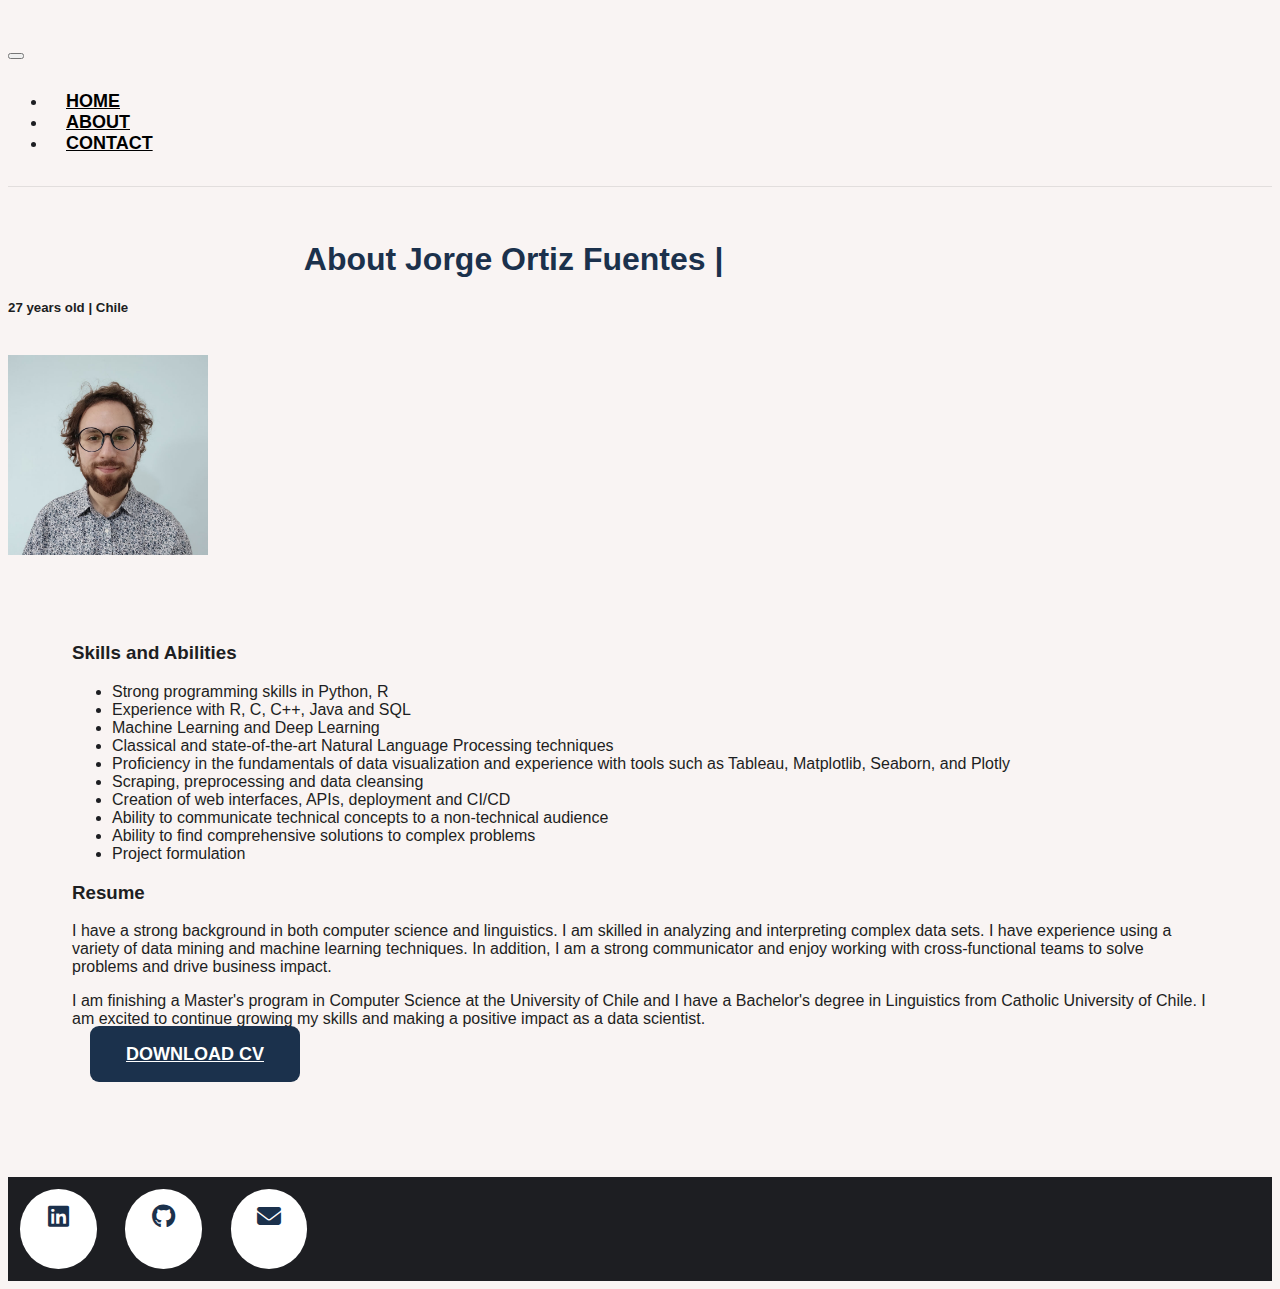
==== about.html @ b669d1e2 "first commit" ====
<!doctype html>
<html lang="en">

<!-- Welcome to my html code, it's not the best, but it's honest work haha -->

<head>
  <meta charset="utf-8">


  <meta name="viewport" content="width=device-width, initial-scale=1">

  <link href="https://cdn.jsdelivr.net/npm/bootstrap@5.3.0-alpha1/dist/css/bootstrap.min.css" rel="stylesheet"
    integrity="sha384-GLhlTQ8iRABdZLl6O3oVMWSktQOp6b7In1Zl3/Jr59b6EGGoI1aFkw7cmDA6j6gD" crossorigin="anonymous">
  <script src="https://cdn.jsdelivr.net/npm/bootstrap@5.3.0-alpha1/dist/js/bootstrap.bundle.min.js"
    integrity="sha384-w76AqPfDkMBDXo30jS1Sgez6pr3x5MlQ1ZAGC+nuZB+EYdgRZgiwxhTBTkF7CXvN"
    crossorigin="anonymous"></script>

  <!-- Custom CSS -->
  <link rel="stylesheet" href="css/style.css">
  <!-- Icons -->
  <link rel="stylesheet" href="https://cdnjs.cloudflare.com/ajax/libs/font-awesome/6.2.1/css/all.min.css">

  <title>
    Jorge Ortiz Fuentes
  </title>
</head>

<body>

  <!-- Menu -->
  <nav class="navbar navbar-expand-sm navbar-light bg-light sticky-top">
    <div class="container-fluid text-center d-flex justify-content-center">
      <button class="navbar-toggler" type="button" data-bs-toggle="collapse" data-bs-target="#collapsibleNavbar">
        <span class="navbar-toggler-icon"></span>
      </button>
      <div class="collapse navbar-collapse justify-content-center" id="collapsibleNavbar">
        <ul class="navbar-nav">
          <li class="nav-item">
            <a class="nav-link" href="index.html">Home</a>
          </li>
          <li class="nav-item">
            <a class="nav-link" href="about.html">About</a>
          </li>
          <li class="nav-item">
            <a class="nav-link" href="contact.html">Contact</a>
          </li>
        </ul>
      </div>
    </div>
  </nav>


  <!-- Content -->
  <div class="container custom-section">
    <h1 class="text-uppercase font-weight-bold text-center medium-h1-title" data-text="About Jorge Ortiz Fuentes ">About
      Jorge Ortiz Fuentes</h1>
    <script src="js/blinking_bar.js"></script>

    <h5 class="text-uppercase font-weight-bold text-center"><b>27 years old</b> | <b>Chile</b> </h4>
      </br>
      <img src="images/jorge-ortiz-fuentes.jpg" alt="Jorge Ortiz" class="mx-auto d-block rounded-circle" width="200"
        height="200">
  </div>

  <div class="row justify-content-center">
    <!-- Force next columns to break to new line at md breakpoint and up -->
    <div class="w-100 d-none d-md-block"></div>
    <div class="col-lg-4 ">
      <h3 class="text-uppercase font-weight-bold my-3 text-center">Skills and Abilities</h3>
      <ul>
        <li>Strong programming skills in Python, R</li>
        <li>Experience with R, C, C++, Java and SQL</li>
        <li>Machine Learning and Deep Learning</li>
        <li>Classical and state-of-the-art Natural Language Processing techniques</li>
        <li>Proficiency in the fundamentals of data visualization and experience with tools such as Tableau, Matplotlib,
          Seaborn, and Plotly</li>
        <li>Scraping, preprocessing and data cleansing</li>
        <li>Creation of web interfaces, APIs, deployment and CI/CD</li>
        <li>Ability to communicate technical concepts to a non-technical audience</li>
        <li>Ability to find comprehensive solutions to complex problems</li>
        <li>Project formulation</li>
      </ul>
    </div>
    <div class="col-lg-4">
      <h3 class="text-uppercase font-weight-bold my-3 text-center">Resume</h3>

      <p class="font-weight-bold">I have a strong background in both computer science and linguistics. I am skilled in
        analyzing and interpreting complex data sets. I have experience using a variety of data mining and machine
        learning techniques. In addition, I am a strong communicator and enjoy working with cross-functional teams to
        solve problems and drive business impact.</p>
      <p>I am finishing a Master's program in Computer Science at the University of Chile and I have a Bachelor's degree
        in Linguistics from Catholic University of Chile. I am excited to continue growing my skills and making a
        positive impact as a data scientist.</p>
      <div class="text-center">
        <a href="https://docs.google.com/document/d/1mHUN1ULKktV1vu5GrwZXsCt8BaV3PALLhrzK14OpiLE/edit?usp=sharing"
          class="btn btn-primary text-center" target="_blank">Download CV</a>
      </div>
    </div>
  </div>



  <!-- Footer -->
  <footer>
    <div class="container text-center py-5">
      <a href="https://www.linkedin.com/in/jorgeortizfuentes/"><i class="fab fa-linkedin"></i></a>
      <a href="https://github.com/jorgeortizfuentes"><i class="fab fa-github"></i></a>
      <a href="mailto:jorge@ortizfuentes.com"><i class="fas fa-envelope"></i></a>
    </div>
  </footer>


  <!-- Optional JavaScript -->
  <!-- jQuery first, then Popper.js, then Bootstrap JS -->
  <script src="https://code.jquery.com/jquery-3.5.1.slim.min.js"
    integrity="sha384-DfXdz2htPH0lsSSs5nCTpuj/zy4C+OGpamoFVy38MVBnE+IbbVYUew+OrCXaRkfj"
    crossorigin="anonymous"></script>
  <script src="https://cdn.jsdelivr.net/npm/@popperjs/core@2.16.6/dist/umd/popper.min.js"
    integrity="sha384-wHAiFfRlMFy6i5SRaxvfOCifBUQy1xHdJ/yoi7FRNXMRBu5WHdZYu1hA6ZOblgut"
    crossorigin="anonymous"></script>
  <script src="https://stackpath.bootstrapcdn.com/bootstrap/5.0.0/js/bootstrap.min.js"
    integrity="sha384-OgVRvuATP1z7JjHLkuOU7Xw704+h835Lr+6QL9UvYjZE3Ipu6Tp75j7Bh/kR0JKI"
    crossorigin="anonymous"></script>
  <!-- Custom JS -->
  <script src="js/script.js"></script>

</body>

</html>
---- css/style.css ----
Headings
h1, h2, h3 {
  font-family: 'Roboto', sans-serif;
}

.large-title {
  font-size: 50px;
  font-weight: 600;
}

.medium-h1-title {
  font-size: 32px !important;
  font-weight: 600 !important;
}

/* Body */
body {
  background-color: #f9f4f3;
  font-family: "Roboto", sans-serif;
  color: #1d1e22;
}

/* Links */
a {
  color: #1b314c;
}
a:hover, a:active {
  color: #1b314c;
}

/* Menu */
.navbar {
  background-color: #f9f4f3 !important;
  /* font color black */
  font-family: "Roboto", sans-serif;
  font-weight: 600;
  text-transform: uppercase;
  font-size: 18px;
  /* Padding */
  padding-top: 1.8em;
  padding-bottom: 0.8em;
  /* Margin buttom 2em */
  margin-bottom: 3em;

  /* Border buttom (#1d1e22, 5% transparency) */
  border-bottom: 1px solid rgba(29, 30, 34, 0.1);
  
  

}

/* Menu */
.navbar a {
  color: #000000;
  padding: 0 1em !important;
}
.navbar a:hover, .navbar a:active {
  color: #1b314c;
}

/* Add space down before navbar-toggler-icon when it is open */
.navbar-toggler {
  margin-bottom: 1em;
}

/* Footer */
footer {
  background-color: #1d1e22;
  /* Margin top */
  margin-top: 3em;
}

/* Icons */
footer i {
  background-color: #ffffff;
  color: #1b314c;
  border-radius: 50%;
  /* Background size */
  width: 2.2em;
  height: 2.2em;
  /* Font size */
  font-size: 1.5em;
  text-align: center;
  /* Allign icon in the middle and center of the background */
  line-height: 2.5em;
  /* Padding */
  padding-top: 0.6em;
  padding-bottom: 0.5em;
  padding-right: 0.5em;
  padding-left: 0.5em;
  /* Margin */
  margin: 0.5em;
}


h1 {
  font-size: 3em;
  text-align: center;
  color: #1b314c;
}


.row {
  padding: 4em;
}

/* Left column */
.col-5 {
  display: flex;
  flex-direction: column;
  align-items: center;
  justify-content: space-between;
}

/* Left column icons */
.big-icon{
  font-size: 32px;
  color: #f9f4f3;
  background-color: #1b314c;
  border-radius: 50%;
  width: 50px;
  height: 50px;
  line-height: 50px;
  border-radius: 50%;
  /* Background size */
  width: 2.2em;
  height: 2.2em;
  /* Font size */
  font-size: 1.5em;
  text-align: center;
  /* Allign icon in the middle and center of the background */
  line-height: 2.5em;
  /* Padding */
  padding-top: 0.6em;
  padding-bottom: 0.5em;
  padding-right: 0.5em;
  padding-left: 0.5em;
  /* Margin */
  margin: 0.5em;

}

/* Right column */
.col-7 {
  display: flex;
  flex-direction: column;
  align-items: center;
  /* Center vertically */
  justify-content: center;
}


@keyframes blink {
  50% {
    color: transparent;
  }
}

.blink {
  animation: blink 1s linear infinite;
}

/* Button 1b314c color and white letter. Roboto font */
.btn {
  background-color: #1b314c;
  color: #ffffff;
  font-family: "Roboto", sans-serif;
  font-weight: 600;
  text-transform: uppercase;
  font-size: 18px;
  /* Padding */
  padding-top: 1em;
  padding-bottom: 1em;
  padding-right: 2em;
  padding-left: 2em;
  /* Margin */
  margin-top: 1em;
  margin-bottom: 1em;
  margin-right: 1em;
  margin-left: 1em;
  /* Border radius */
  border-radius: 0.5em;
  /* Center button */
  
  
}

/* Hover button 1b314c with a bit of transparence */
.btn:hover {
  background-color: rgba(27, 49, 76, 0.9);
  color: #ffffff;
}

/* Custom section (custom-section) for div  */
.custom-section {
  background-color: #f9f4f3;
  /* Padding */
  /* 80% of screen */
  width: 80%;
}
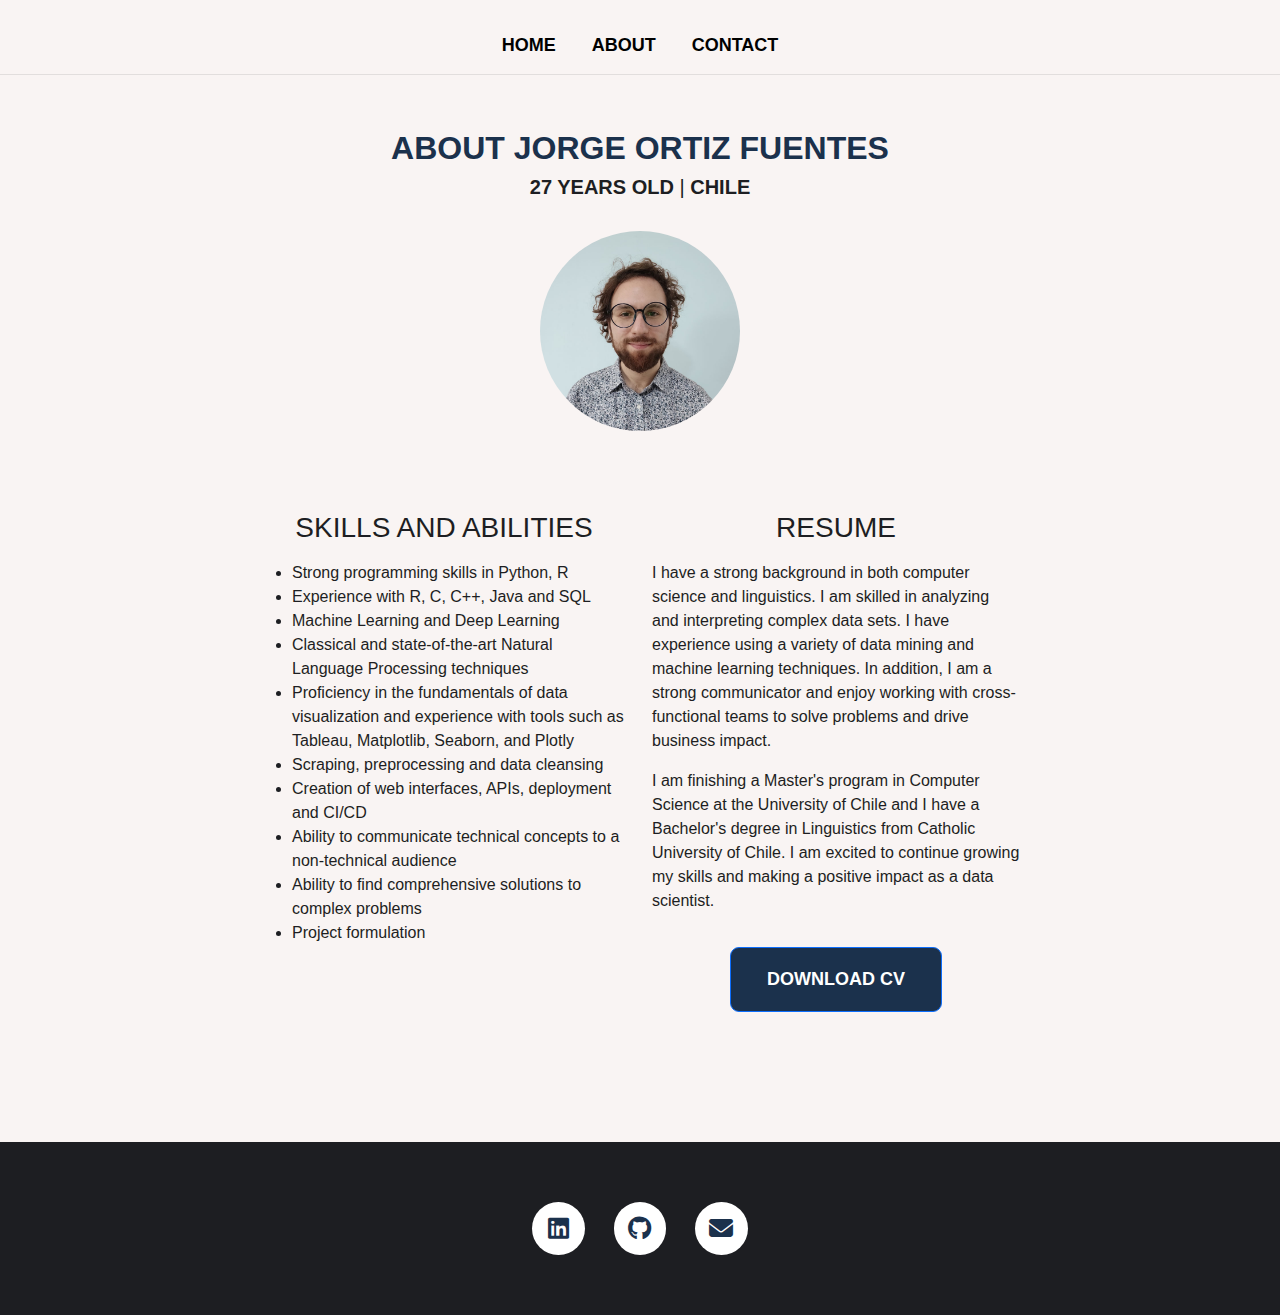
==== commit f0e59008: "CHANGE: implement template system and improve code organization" ====
--- a/about.html
+++ b/about.html
@@ -1,129 +1,62 @@
-<!doctype html>
+<!DOCTYPE html>
 <html lang="en">
-
-<!-- Welcome to my html code, it's not the best, but it's honest work haha -->
-
-<head>
-  <meta charset="utf-8">
-
-
-  <meta name="viewport" content="width=device-width, initial-scale=1">
-
-  <link href="https://cdn.jsdelivr.net/npm/bootstrap@5.3.0-alpha1/dist/css/bootstrap.min.css" rel="stylesheet"
-    integrity="sha384-GLhlTQ8iRABdZLl6O3oVMWSktQOp6b7In1Zl3/Jr59b6EGGoI1aFkw7cmDA6j6gD" crossorigin="anonymous">
-  <script src="https://cdn.jsdelivr.net/npm/bootstrap@5.3.0-alpha1/dist/js/bootstrap.bundle.min.js"
-    integrity="sha384-w76AqPfDkMBDXo30jS1Sgez6pr3x5MlQ1ZAGC+nuZB+EYdgRZgiwxhTBTkF7CXvN"
-    crossorigin="anonymous"></script>
-
-  <!-- Custom CSS -->
-  <link rel="stylesheet" href="css/style.css">
-  <!-- Icons -->
-  <link rel="stylesheet" href="https://cdnjs.cloudflare.com/ajax/libs/font-awesome/6.2.1/css/all.min.css">
-
-  <title>
-    Jorge Ortiz Fuentes
-  </title>
-</head>
+<div id="header-placeholder"></div>
 
 <body>
+    <div id="nav-placeholder"></div>
 
-  <!-- Menu -->
-  <nav class="navbar navbar-expand-sm navbar-light bg-light sticky-top">
-    <div class="container-fluid text-center d-flex justify-content-center">
-      <button class="navbar-toggler" type="button" data-bs-toggle="collapse" data-bs-target="#collapsibleNavbar">
-        <span class="navbar-toggler-icon"></span>
-      </button>
-      <div class="collapse navbar-collapse justify-content-center" id="collapsibleNavbar">
-        <ul class="navbar-nav">
-          <li class="nav-item">
-            <a class="nav-link" href="index.html">Home</a>
-          </li>
-          <li class="nav-item">
-            <a class="nav-link" href="about.html">About</a>
-          </li>
-          <li class="nav-item">
-            <a class="nav-link" href="contact.html">Contact</a>
-          </li>
-        </ul>
-      </div>
+    <!-- Content -->
+    <div class="container custom-section">
+        <h1 class="text-uppercase font-weight-bold text-center medium-h1-title" data-text="About Jorge Ortiz Fuentes ">
+            About Jorge Ortiz Fuentes
+        </h1>
+
+        <h5 class="text-uppercase font-weight-bold text-center">
+            <b>27 years old</b> | <b>Chile</b>
+        </h5>
+        </br>
+        <img src="images/jorge-ortiz-fuentes.jpg" alt="Jorge Ortiz" class="mx-auto d-block rounded-circle" width="200"
+            height="200">
     </div>
-  </nav>
 
+    <div class="row justify-content-center">
+        <div class="w-100 d-none d-md-block"></div>
+        <div class="col-lg-4">
+            <h3 class="text-uppercase font-weight-bold my-3 text-center">Skills and Abilities</h3>
+            <ul>
+                <li>Strong programming skills in Python, R</li>
+                <li>Experience with R, C, C++, Java and SQL</li>
+                <li>Machine Learning and Deep Learning</li>
+                <li>Classical and state-of-the-art Natural Language Processing techniques</li>
+                <li>Proficiency in the fundamentals of data visualization and experience with tools such as Tableau,
+                    Matplotlib, Seaborn, and Plotly</li>
+                <li>Scraping, preprocessing and data cleansing</li>
+                <li>Creation of web interfaces, APIs, deployment and CI/CD</li>
+                <li>Ability to communicate technical concepts to a non-technical audience</li>
+                <li>Ability to find comprehensive solutions to complex problems</li>
+                <li>Project formulation</li>
+            </ul>
+        </div>
+        <div class="col-lg-4">
+            <h3 class="text-uppercase font-weight-bold my-3 text-center">Resume</h3>
 
-  <!-- Content -->
-  <div class="container custom-section">
-    <h1 class="text-uppercase font-weight-bold text-center medium-h1-title" data-text="About Jorge Ortiz Fuentes ">About
-      Jorge Ortiz Fuentes</h1>
-    <script src="js/blinking_bar.js"></script>
+            <p class="font-weight-bold">I have a strong background in both computer science and linguistics. I am skilled in
+                analyzing and interpreting complex data sets. I have experience using a variety of data mining and machine
+                learning techniques. In addition, I am a strong communicator and enjoy working with cross-functional teams to
+                solve problems and drive business impact.</p>
+            <p>I am finishing a Master's program in Computer Science at the University of Chile and I have a Bachelor's
+                degree in Linguistics from Catholic University of Chile. I am excited to continue growing my skills and
+                making a positive impact as a data scientist.</p>
+            <div class="text-center">
+                <a href="https://docs.google.com/document/d/1mHUN1ULKktV1vu5GrwZXsCt8BaV3PALLhrzK14OpiLE/edit?usp=sharing"
+                    class="btn btn-primary text-center" target="_blank">Download CV</a>
+            </div>
+        </div>
+    </div>
 
-    <h5 class="text-uppercase font-weight-bold text-center"><b>27 years old</b> | <b>Chile</b> </h4>
-      </br>
-      <img src="images/jorge-ortiz-fuentes.jpg" alt="Jorge Ortiz" class="mx-auto d-block rounded-circle" width="200"
-        height="200">
-  </div>
+    <div id="footer-placeholder"></div>
 
-  <div class="row justify-content-center">
-    <!-- Force next columns to break to new line at md breakpoint and up -->
-    <div class="w-100 d-none d-md-block"></div>
-    <div class="col-lg-4 ">
-      <h3 class="text-uppercase font-weight-bold my-3 text-center">Skills and Abilities</h3>
-      <ul>
-        <li>Strong programming skills in Python, R</li>
-        <li>Experience with R, C, C++, Java and SQL</li>
-        <li>Machine Learning and Deep Learning</li>
-        <li>Classical and state-of-the-art Natural Language Processing techniques</li>
-        <li>Proficiency in the fundamentals of data visualization and experience with tools such as Tableau, Matplotlib,
-          Seaborn, and Plotly</li>
-        <li>Scraping, preprocessing and data cleansing</li>
-        <li>Creation of web interfaces, APIs, deployment and CI/CD</li>
-        <li>Ability to communicate technical concepts to a non-technical audience</li>
-        <li>Ability to find comprehensive solutions to complex problems</li>
-        <li>Project formulation</li>
-      </ul>
-    </div>
-    <div class="col-lg-4">
-      <h3 class="text-uppercase font-weight-bold my-3 text-center">Resume</h3>
-
-      <p class="font-weight-bold">I have a strong background in both computer science and linguistics. I am skilled in
-        analyzing and interpreting complex data sets. I have experience using a variety of data mining and machine
-        learning techniques. In addition, I am a strong communicator and enjoy working with cross-functional teams to
-        solve problems and drive business impact.</p>
-      <p>I am finishing a Master's program in Computer Science at the University of Chile and I have a Bachelor's degree
-        in Linguistics from Catholic University of Chile. I am excited to continue growing my skills and making a
-        positive impact as a data scientist.</p>
-      <div class="text-center">
-        <a href="https://docs.google.com/document/d/1mHUN1ULKktV1vu5GrwZXsCt8BaV3PALLhrzK14OpiLE/edit?usp=sharing"
-          class="btn btn-primary text-center" target="_blank">Download CV</a>
-      </div>
-    </div>
-  </div>
-
-
-
-  <!-- Footer -->
-  <footer>
-    <div class="container text-center py-5">
-      <a href="https://www.linkedin.com/in/jorgeortizfuentes/"><i class="fab fa-linkedin"></i></a>
-      <a href="https://github.com/jorgeortizfuentes"><i class="fab fa-github"></i></a>
-      <a href="mailto:jorge@ortizfuentes.com"><i class="fas fa-envelope"></i></a>
-    </div>
-  </footer>
-
-
-  <!-- Optional JavaScript -->
-  <!-- jQuery first, then Popper.js, then Bootstrap JS -->
-  <script src="https://code.jquery.com/jquery-3.5.1.slim.min.js"
-    integrity="sha384-DfXdz2htPH0lsSSs5nCTpuj/zy4C+OGpamoFVy38MVBnE+IbbVYUew+OrCXaRkfj"
-    crossorigin="anonymous"></script>
-  <script src="https://cdn.jsdelivr.net/npm/@popperjs/core@2.16.6/dist/umd/popper.min.js"
-    integrity="sha384-wHAiFfRlMFy6i5SRaxvfOCifBUQy1xHdJ/yoi7FRNXMRBu5WHdZYu1hA6ZOblgut"
-    crossorigin="anonymous"></script>
-  <script src="https://stackpath.bootstrapcdn.com/bootstrap/5.0.0/js/bootstrap.min.js"
-    integrity="sha384-OgVRvuATP1z7JjHLkuOU7Xw704+h835Lr+6QL9UvYjZE3Ipu6Tp75j7Bh/kR0JKI"
-    crossorigin="anonymous"></script>
-  <!-- Custom JS -->
-  <script src="js/script.js"></script>
-
+    <script src="js/templates.js"></script>
 </body>
 
-</html>+</html>
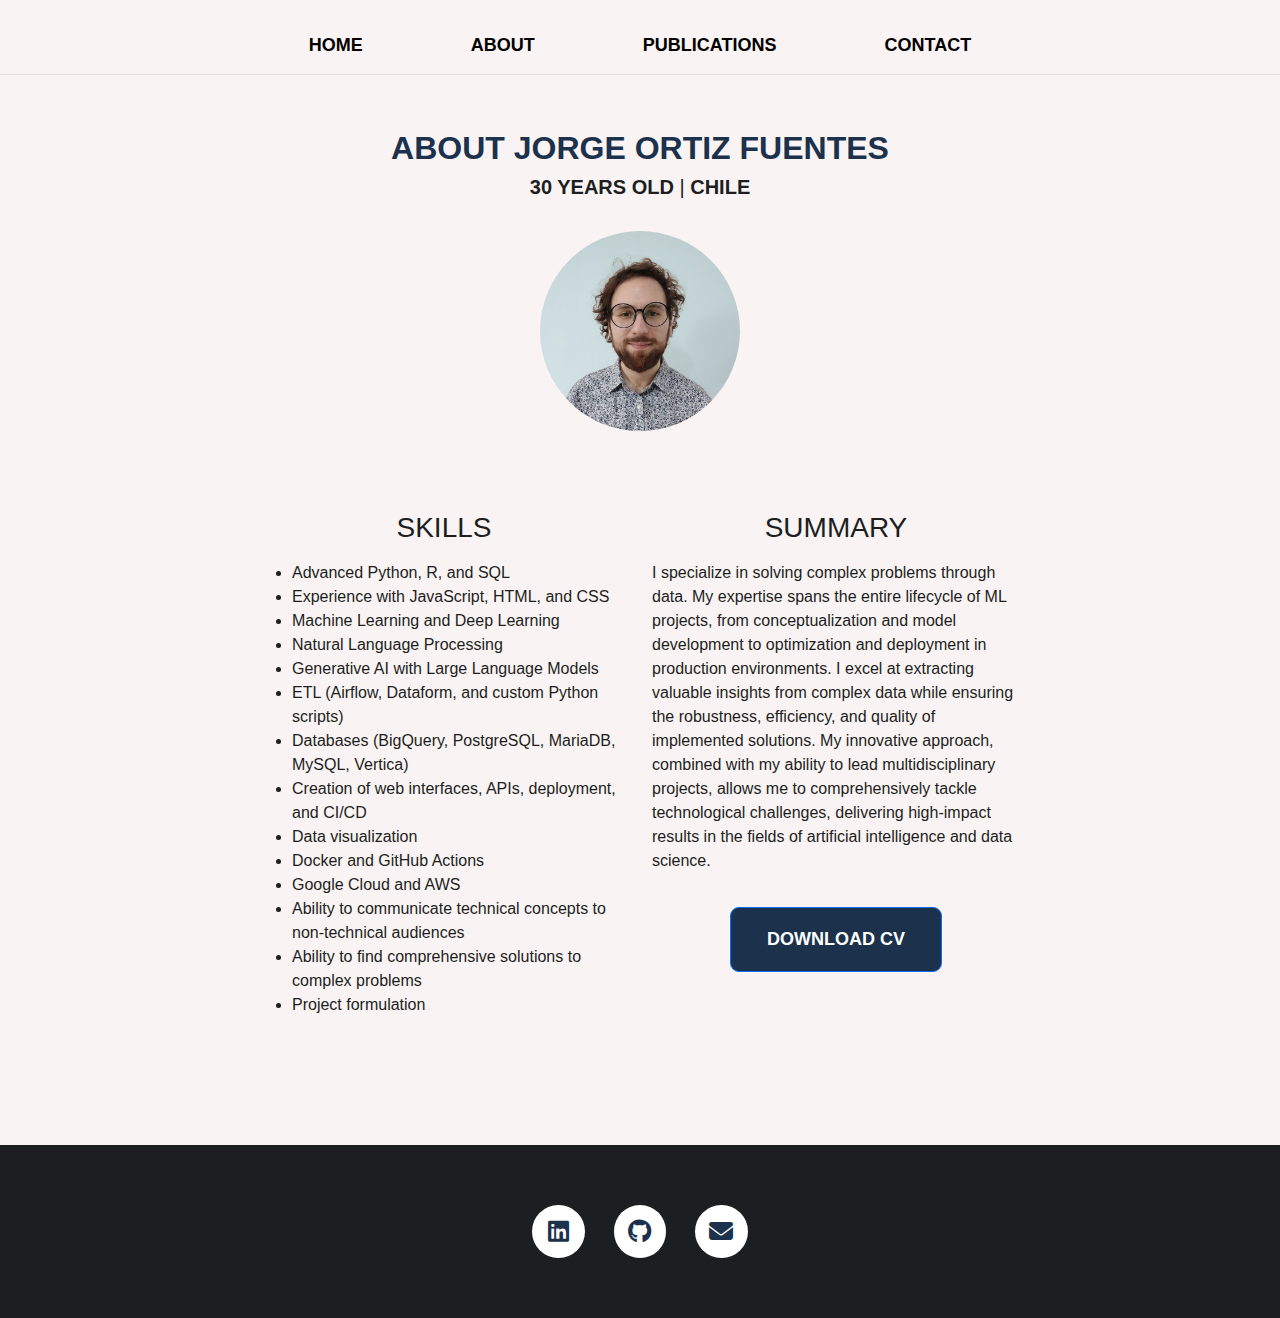
==== commit 35c67b5a: "ADD: publications" ====
--- a/about.html
+++ b/about.html
@@ -7,12 +7,12 @@
 
     <!-- Content -->
     <div class="container custom-section">
-        <h1 class="text-uppercase font-weight-bold text-center medium-h1-title" data-text="About Jorge Ortiz Fuentes ">
+        <h1 class="text-uppercase font-weight-bold text-center medium-h1-title" data-text="About Jorge Ortiz Fuentes">
             About Jorge Ortiz Fuentes
         </h1>
 
         <h5 class="text-uppercase font-weight-bold text-center">
-            <b>27 years old</b> | <b>Chile</b>
+            <b><span id="age"></span> years old</b> | <b>Chile</b>
         </h5>
         </br>
         <img src="images/jorge-ortiz-fuentes.jpg" alt="Jorge Ortiz" class="mx-auto d-block rounded-circle" width="200"
@@ -22,31 +22,34 @@
     <div class="row justify-content-center">
         <div class="w-100 d-none d-md-block"></div>
         <div class="col-lg-4">
-            <h3 class="text-uppercase font-weight-bold my-3 text-center">Skills and Abilities</h3>
+            <h3 class="text-uppercase font-weight-bold my-3 text-center">Skills</h3>
             <ul>
-                <li>Strong programming skills in Python, R</li>
-                <li>Experience with R, C, C++, Java and SQL</li>
+                <li>Advanced Python, R, and SQL</li>
+                <li>Experience with JavaScript, HTML, and CSS</li>
                 <li>Machine Learning and Deep Learning</li>
-                <li>Classical and state-of-the-art Natural Language Processing techniques</li>
-                <li>Proficiency in the fundamentals of data visualization and experience with tools such as Tableau,
-                    Matplotlib, Seaborn, and Plotly</li>
-                <li>Scraping, preprocessing and data cleansing</li>
-                <li>Creation of web interfaces, APIs, deployment and CI/CD</li>
-                <li>Ability to communicate technical concepts to a non-technical audience</li>
+                <li>Natural Language Processing</li>
+                <li>Generative AI with Large Language Models</li>
+                <li>ETL (Airflow, Dataform, and custom Python scripts)</li>
+                <li>Databases (BigQuery, PostgreSQL, MariaDB, MySQL, Vertica)</li>
+                <li>Creation of web interfaces, APIs, deployment, and CI/CD</li>
+                <li>Data visualization</li>
+                <li>Docker and GitHub Actions</li>
+                <li>Google Cloud and AWS</li>
+                <li>Ability to communicate technical concepts to non-technical audiences</li>
                 <li>Ability to find comprehensive solutions to complex problems</li>
                 <li>Project formulation</li>
             </ul>
         </div>
         <div class="col-lg-4">
-            <h3 class="text-uppercase font-weight-bold my-3 text-center">Resume</h3>
-
-            <p class="font-weight-bold">I have a strong background in both computer science and linguistics. I am skilled in
-                analyzing and interpreting complex data sets. I have experience using a variety of data mining and machine
-                learning techniques. In addition, I am a strong communicator and enjoy working with cross-functional teams to
-                solve problems and drive business impact.</p>
-            <p>I am finishing a Master's program in Computer Science at the University of Chile and I have a Bachelor's
-                degree in Linguistics from Catholic University of Chile. I am excited to continue growing my skills and
-                making a positive impact as a data scientist.</p>
+            <h3 class="text-uppercase font-weight-bold my-3 text-center">Summary</h3>
+            <p>
+                I specialize in solving complex problems through data. My expertise spans the entire lifecycle of ML
+                projects, from conceptualization and model development to optimization and deployment in production
+                environments. I excel at extracting valuable insights from complex data while ensuring the robustness,
+                efficiency, and quality of implemented solutions. My innovative approach, combined with my ability to
+                lead multidisciplinary projects, allows me to comprehensively tackle technological challenges,
+                delivering high-impact results in the fields of artificial intelligence and data science.
+            </p>
             <div class="text-center">
                 <a href="https://docs.google.com/document/d/1mHUN1ULKktV1vu5GrwZXsCt8BaV3PALLhrzK14OpiLE/edit?usp=sharing"
                     class="btn btn-primary text-center" target="_blank">Download CV</a>
@@ -55,8 +58,8 @@
     </div>
 
     <div id="footer-placeholder"></div>
-
+    <script src="js/age_calculator.js"></script>
     <script src="js/templates.js"></script>
 </body>
 
-</html>
+</html>